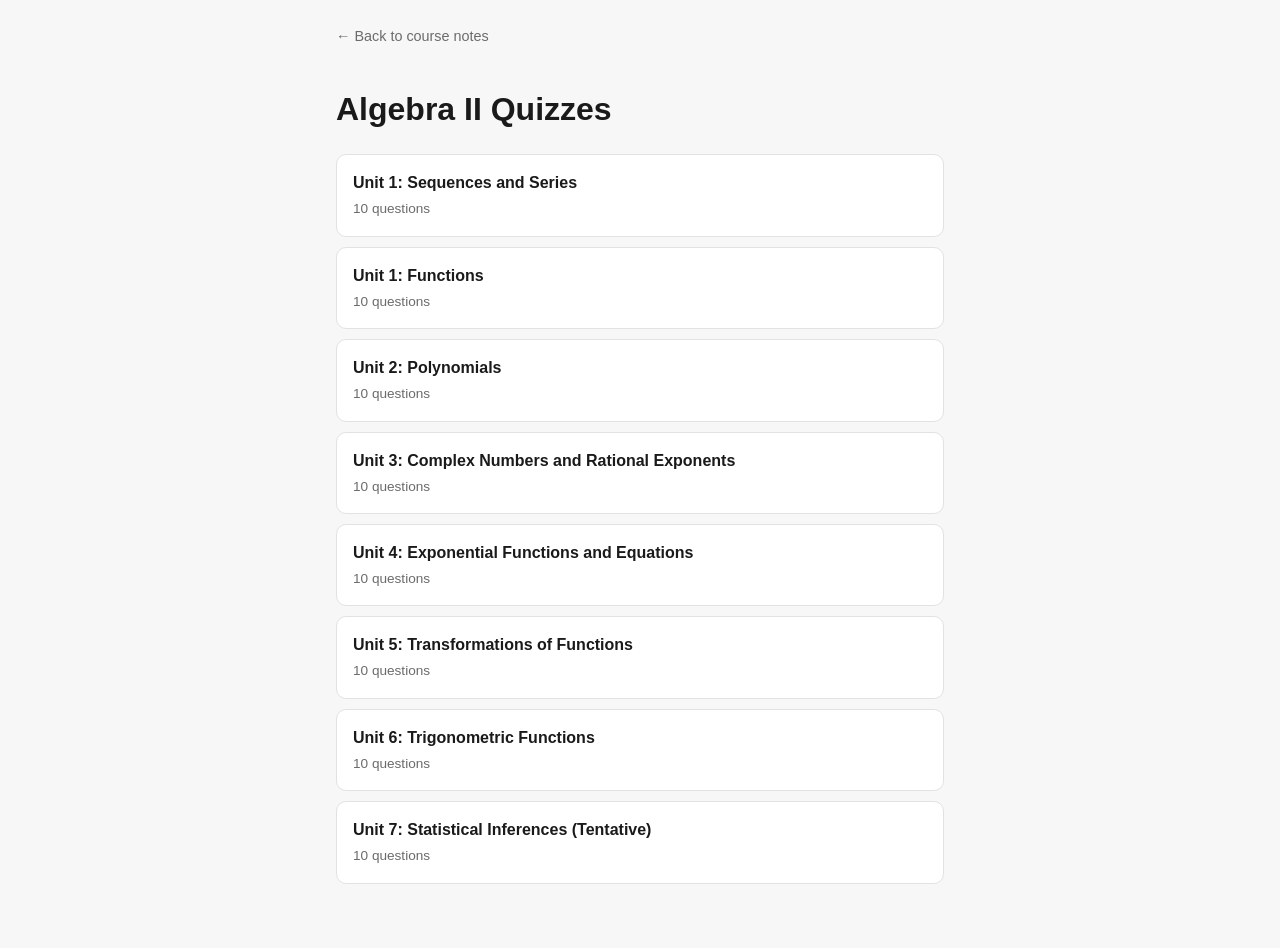
==== quizzes/index.html @ a388f282 "Add interactive self-checking quizzes for every unit Self-contained HTML/CSS/JS (no dependencies, no" ====
<!DOCTYPE html>
<html lang="en">
<head>
<meta charset="UTF-8">
<meta name="viewport" content="width=device-width, initial-scale=1.0">
<title>Algebra II Quizzes</title>
<link rel="stylesheet" href="quiz.css">
<style>
  .quiz-list { list-style: none; padding: 0; margin: 0; display: flex; flex-direction: column; gap: 10px; }
  .quiz-list li a {
    display: block;
    background: var(--card);
    border: 1px solid var(--border);
    border-radius: 10px;
    padding: 16px;
    color: var(--text);
    text-decoration: none;
    font-weight: 600;
  }
  .quiz-list li a:hover { border-color: var(--accent); }
  .quiz-list li span {
    display: block;
    font-weight: 400;
    font-size: 0.85rem;
    color: var(--muted);
    margin-top: 4px;
  }
</style>
</head>
<body>
<div class="quiz-container">
  <a class="quiz-back" href="../README.md">&larr; Back to course notes</a>
  <h1>Algebra II Quizzes</h1>
  <ul class="quiz-list">
    <li><a href="sequences-and-series.html">Unit 1: Sequences and Series<span>10 questions</span></a></li>
    <li><a href="functions.html">Unit 1: Functions<span>10 questions</span></a></li>
    <li><a href="polynomials.html">Unit 2: Polynomials<span>10 questions</span></a></li>
    <li><a href="complex-numbers-and-rational-exponents.html">Unit 3: Complex Numbers and Rational Exponents<span>10 questions</span></a></li>
    <li><a href="exponential-functions.html">Unit 4: Exponential Functions and Equations<span>10 questions</span></a></li>
    <li><a href="transformations.html">Unit 5: Transformations of Functions<span>10 questions</span></a></li>
    <li><a href="trigonometric-functions.html">Unit 6: Trigonometric Functions<span>10 questions</span></a></li>
    <li><a href="statistical-inferences.html">Unit 7: Statistical Inferences (Tentative)<span>10 questions</span></a></li>
  </ul>
</div>
</body>
</html>
---- quizzes/quiz.css ----
:root {
  --bg: #f7f7f8;
  --card: #ffffff;
  --text: #1a1a1a;
  --muted: #6b6b6b;
  --border: #e2e2e5;
  --accent: #4f46e5;
  --accent-text: #ffffff;
  --correct: #1a7f37;
  --correct-bg: #e6f6ea;
  --incorrect: #b3261e;
  --incorrect-bg: #fbe9e7;
}

@media (prefers-color-scheme: dark) {
  :root {
    --bg: #17181c;
    --card: #212227;
    --text: #ececec;
    --muted: #9a9a9a;
    --border: #34353b;
    --accent: #8183f4;
    --accent-text: #12121a;
    --correct: #5fd282;
    --correct-bg: #123420;
    --incorrect: #ff8a80;
    --incorrect-bg: #3a1917;
  }
}

* { box-sizing: border-box; }

body {
  margin: 0;
  background: var(--bg);
  color: var(--text);
  font-family: -apple-system, BlinkMacSystemFont, "Segoe UI", Roboto, Helvetica, Arial, sans-serif;
  line-height: 1.5;
}

.quiz-container {
  max-width: 640px;
  margin: 0 auto;
  padding: 24px 16px 64px;
}

.quiz-back {
  display: inline-block;
  color: var(--muted);
  text-decoration: none;
  font-size: 0.9rem;
  margin-bottom: 16px;
}
.quiz-back:hover { color: var(--accent); }

h1#quiz-title {
  font-size: 1.5rem;
  margin: 0 0 20px;
}

.quiz-progress {
  font-size: 0.85rem;
  color: var(--muted);
  margin-bottom: 6px;
  display: flex;
  justify-content: space-between;
}

.quiz-progress-bar {
  height: 6px;
  background: var(--border);
  border-radius: 999px;
  overflow: hidden;
  margin-bottom: 20px;
}

.quiz-progress-fill {
  height: 100%;
  background: var(--accent);
  transition: width 0.25s ease;
}

.quiz-question {
  background: var(--card);
  border: 1px solid var(--border);
  border-radius: 12px;
  padding: 20px;
  font-size: 1.1rem;
  font-weight: 600;
  margin-bottom: 16px;
  white-space: pre-wrap;
}

.quiz-choices {
  display: flex;
  flex-direction: column;
  gap: 10px;
  margin-bottom: 16px;
}

.quiz-choice {
  text-align: left;
  padding: 14px 16px;
  border-radius: 10px;
  border: 1px solid var(--border);
  background: var(--card);
  color: var(--text);
  font-size: 1rem;
  cursor: pointer;
  transition: border-color 0.15s ease, background 0.15s ease;
}

.quiz-choice:hover:not(:disabled) {
  border-color: var(--accent);
}

.quiz-choice:disabled {
  cursor: default;
}

.quiz-choice.correct {
  border-color: var(--correct);
  background: var(--correct-bg);
  color: var(--correct);
  font-weight: 600;
}

.quiz-choice.incorrect {
  border-color: var(--incorrect);
  background: var(--incorrect-bg);
  color: var(--incorrect);
  font-weight: 600;
}

.quiz-feedback {
  min-height: 1.2em;
  padding: 14px 16px;
  border-radius: 10px;
  margin-bottom: 16px;
  font-size: 0.95rem;
  display: none;
}

.quiz-feedback:not(:empty) {
  display: block;
}

.quiz-feedback-correct {
  background: var(--correct-bg);
  color: var(--correct);
}

.quiz-feedback-incorrect {
  background: var(--incorrect-bg);
  color: var(--incorrect);
}

.quiz-actions {
  display: flex;
  justify-content: flex-end;
}

.quiz-next {
  background: var(--accent);
  color: var(--accent-text);
  border: none;
  border-radius: 10px;
  padding: 12px 22px;
  font-size: 1rem;
  font-weight: 600;
  cursor: pointer;
}

.quiz-next:hover {
  opacity: 0.9;
}

.quiz-results {
  background: var(--card);
  border: 1px solid var(--border);
  border-radius: 12px;
  padding: 32px 20px;
  text-align: center;
  margin-bottom: 20px;
}

.quiz-results-score {
  font-size: 2.5rem;
  font-weight: 700;
}

.quiz-results-pct {
  font-size: 1.1rem;
  color: var(--muted);
  margin-bottom: 12px;
}

.quiz-results-message {
  font-size: 1rem;
}
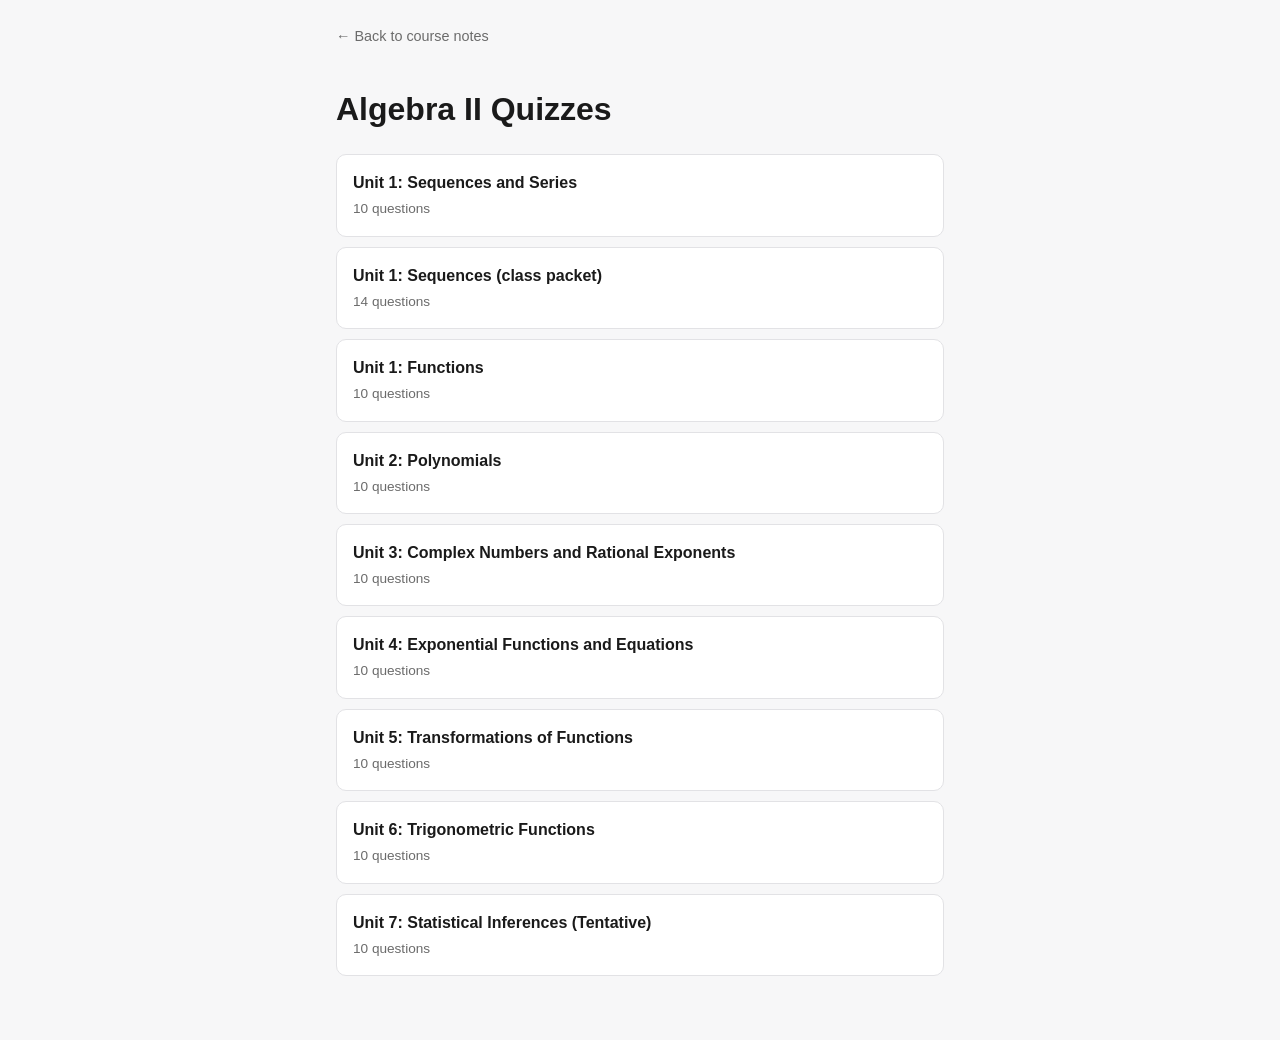
==== commit 263db7bd: "Add Unit 1 sequences study guide and quiz based on the class packet Write a skill-by-skill guide fro" ====
--- a/quizzes/index.html
+++ b/quizzes/index.html
@@ -33,6 +33,7 @@
   <h1>Algebra II Quizzes</h1>
   <ul class="quiz-list">
     <li><a href="sequences-and-series.html">Unit 1: Sequences and Series<span>10 questions</span></a></li>
+    <li><a href="unit-1-sequences-packet.html">Unit 1: Sequences (class packet)<span>14 questions</span></a></li>
     <li><a href="functions.html">Unit 1: Functions<span>10 questions</span></a></li>
     <li><a href="polynomials.html">Unit 2: Polynomials<span>10 questions</span></a></li>
     <li><a href="complex-numbers-and-rational-exponents.html">Unit 3: Complex Numbers and Rational Exponents<span>10 questions</span></a></li>
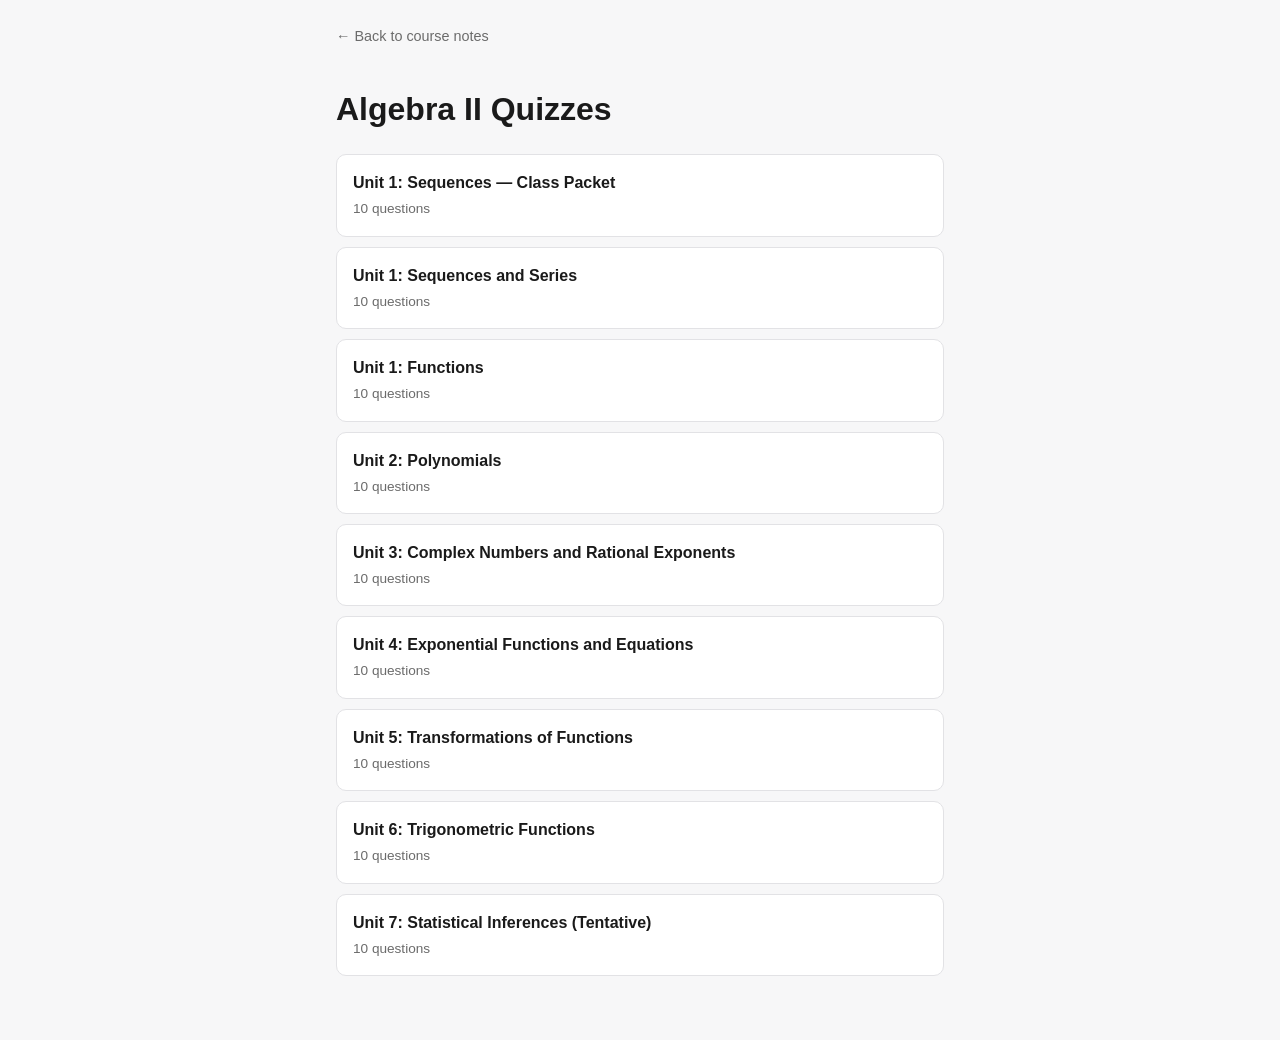
==== commit 0f0cbbbe: "Add Unit 1 sequences guide and quiz built from the scanned class packet - New study guide that follo" ====
--- a/quizzes/index.html
+++ b/quizzes/index.html
@@ -32,8 +32,8 @@
   <a class="quiz-back" href="../README.md">&larr; Back to course notes</a>
   <h1>Algebra II Quizzes</h1>
   <ul class="quiz-list">
+    <li><a href="unit-1-sequences-packet.html">Unit 1: Sequences — Class Packet<span>10 questions</span></a></li>
     <li><a href="sequences-and-series.html">Unit 1: Sequences and Series<span>10 questions</span></a></li>
-    <li><a href="unit-1-sequences-packet.html">Unit 1: Sequences (class packet)<span>14 questions</span></a></li>
     <li><a href="functions.html">Unit 1: Functions<span>10 questions</span></a></li>
     <li><a href="polynomials.html">Unit 2: Polynomials<span>10 questions</span></a></li>
     <li><a href="complex-numbers-and-rational-exponents.html">Unit 3: Complex Numbers and Rational Exponents<span>10 questions</span></a></li>
